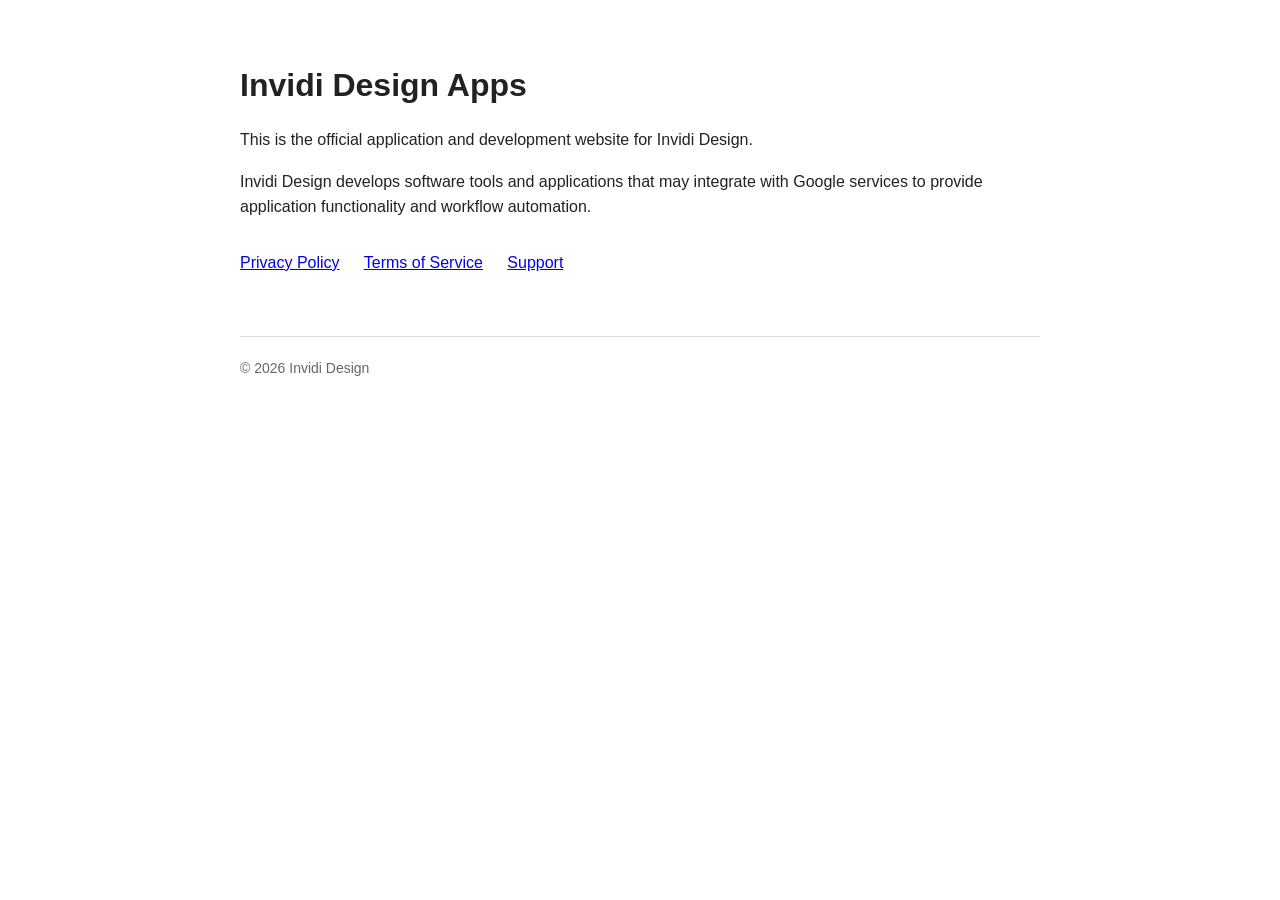
==== index.html @ d8e5a90c "Add initial index.html for Invidi Design Apps" ====
<!DOCTYPE html>
<html lang="en">
<head>
  <meta charset="UTF-8">
  <meta name="viewport" content="width=device-width, initial-scale=1.0">

  <title>Invidi Design Apps</title>

  <meta name="description"
        content="Official application and development website for Invidi Design.">

  <style>
    body {
      font-family: Arial, sans-serif;
      max-width: 800px;
      margin: 60px auto;
      padding: 0 20px;
      line-height: 1.6;
      color: #222;
    }

    h1 {
      margin-bottom: 10px;
    }

    nav {
      margin: 30px 0;
    }

    nav a {
      margin-right: 20px;
    }

    footer {
      margin-top: 60px;
      padding-top: 20px;
      border-top: 1px solid #ddd;
      font-size: 14px;
      color: #666;
    }
  </style>
</head>

<body>

  <h1>Invidi Design Apps</h1>

  <p>
    This is the official application and development website for
    Invidi Design.
  </p>

  <p>
    Invidi Design develops software tools and applications that may
    integrate with Google services to provide application functionality
    and workflow automation.
  </p>

  <nav>
    <a href="/privacy.html">Privacy Policy</a>
    <a href="/terms.html">Terms of Service</a>
    <a href="/support.html">Support</a>
  </nav>

  <footer>
    © 2026 Invidi Design
  </footer>

</body>
</html>
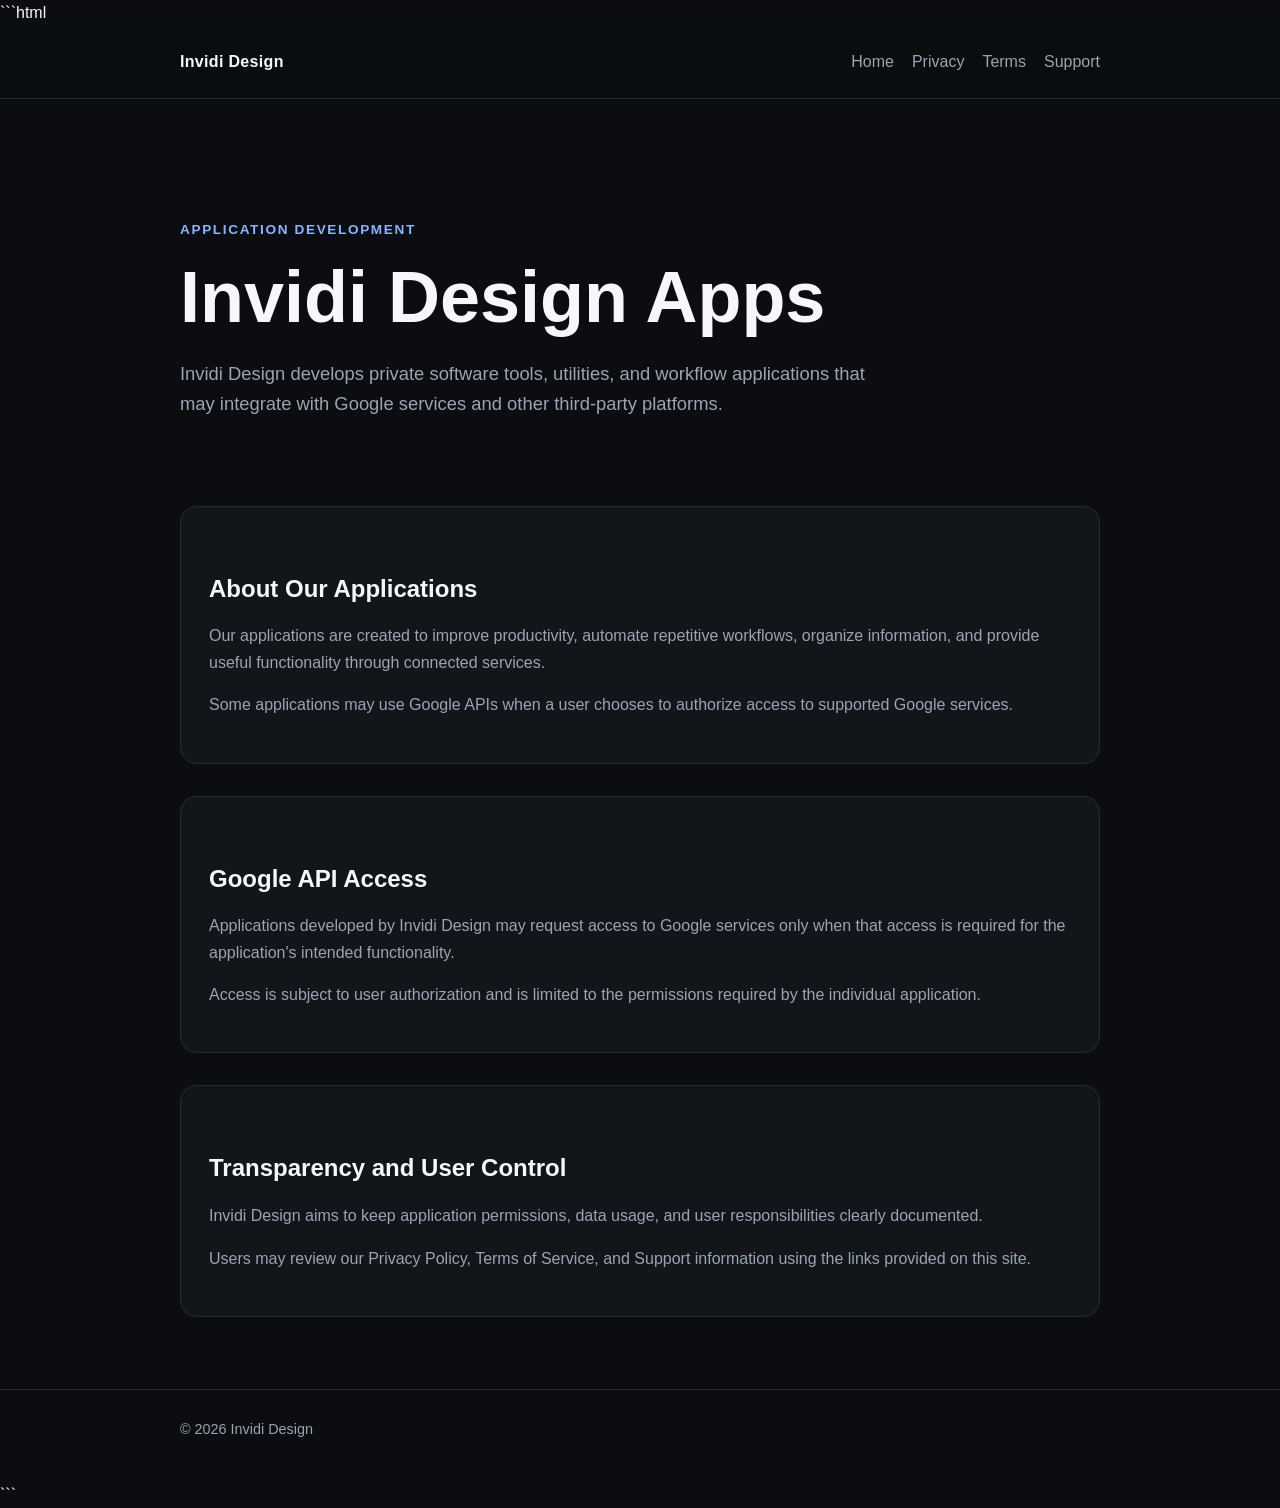
==== commit eb0145fb: "Refactor index.html structure and content" ====
--- a/index.html
+++ b/index.html
@@ -1,3 +1,4 @@
+```html
 <!DOCTYPE html>
 <html lang="en">
 <head>
@@ -6,65 +7,97 @@
 
   <title>Invidi Design Apps</title>
 
-  <meta name="description"
-        content="Official application and development website for Invidi Design.">
+  <meta
+    name="description"
+    content="Official application and development website for Invidi Design."
+  >
 
-  <style>
-    body {
-      font-family: Arial, sans-serif;
-      max-width: 800px;
-      margin: 60px auto;
-      padding: 0 20px;
-      line-height: 1.6;
-      color: #222;
-    }
-
-    h1 {
-      margin-bottom: 10px;
-    }
-
-    nav {
-      margin: 30px 0;
-    }
-
-    nav a {
-      margin-right: 20px;
-    }
-
-    footer {
-      margin-top: 60px;
-      padding-top: 20px;
-      border-top: 1px solid #ddd;
-      font-size: 14px;
-      color: #666;
-    }
-  </style>
+  <link rel="stylesheet" href="styles.css">
 </head>
 
 <body>
 
-  <h1>Invidi Design Apps</h1>
+  <header>
+    <div class="container header-inner">
+      <a class="brand" href="/">Invidi Design</a>
 
-  <p>
-    This is the official application and development website for
-    Invidi Design.
-  </p>
+      <nav>
+        <a href="/">Home</a>
+        <a href="/privacy.html">Privacy</a>
+        <a href="/terms.html">Terms</a>
+        <a href="/support.html">Support</a>
+      </nav>
+    </div>
+  </header>
 
-  <p>
-    Invidi Design develops software tools and applications that may
-    integrate with Google services to provide application functionality
-    and workflow automation.
-  </p>
+  <main>
+    <div class="container">
 
-  <nav>
-    <a href="/privacy.html">Privacy Policy</a>
-    <a href="/terms.html">Terms of Service</a>
-    <a href="/support.html">Support</a>
-  </nav>
+      <section class="hero">
+        <div class="eyebrow">Application Development</div>
+
+        <h1>Invidi Design Apps</h1>
+
+        <p class="lead">
+          Invidi Design develops private software tools, utilities,
+          and workflow applications that may integrate with Google
+          services and other third-party platforms.
+        </p>
+      </section>
+
+      <section class="card">
+        <h2>About Our Applications</h2>
+
+        <p>
+          Our applications are created to improve productivity,
+          automate repetitive workflows, organize information,
+          and provide useful functionality through connected services.
+        </p>
+
+        <p>
+          Some applications may use Google APIs when a user chooses
+          to authorize access to supported Google services.
+        </p>
+      </section>
+
+      <section class="card">
+        <h2>Google API Access</h2>
+
+        <p>
+          Applications developed by Invidi Design may request access
+          to Google services only when that access is required for
+          the application's intended functionality.
+        </p>
+
+        <p>
+          Access is subject to user authorization and is limited to
+          the permissions required by the individual application.
+        </p>
+      </section>
+
+      <section class="card">
+        <h2>Transparency and User Control</h2>
+
+        <p>
+          Invidi Design aims to keep application permissions,
+          data usage, and user responsibilities clearly documented.
+        </p>
+
+        <p>
+          Users may review our Privacy Policy, Terms of Service,
+          and Support information using the links provided on this site.
+        </p>
+      </section>
+
+    </div>
+  </main>
 
   <footer>
-    © 2026 Invidi Design
+    <div class="container">
+      © 2026 Invidi Design
+    </div>
   </footer>
 
 </body>
 </html>
+```
--- a/styles.css
+++ b/styles.css
@@ -0,0 +1,131 @@
+:root {
+  --bg: #0b0d10;
+  --panel: #12161b;
+  --text: #f5f7fa;
+  --muted: #9aa4b2;
+  --line: #242b33;
+  --accent: #8ab4ff;
+}
+
+* {
+  box-sizing: border-box;
+}
+
+body {
+  margin: 0;
+  font-family: Inter, Arial, sans-serif;
+  background: var(--bg);
+  color: var(--text);
+  line-height: 1.65;
+}
+
+.container {
+  width: min(920px, calc(100% - 40px));
+  margin: 0 auto;
+}
+
+header {
+  border-bottom: 1px solid var(--line);
+  background: rgba(11, 13, 16, 0.96);
+}
+
+.header-inner {
+  display: flex;
+  justify-content: space-between;
+  align-items: center;
+  min-height: 72px;
+  gap: 24px;
+}
+
+.brand {
+  color: var(--text);
+  text-decoration: none;
+  font-weight: 700;
+  letter-spacing: 0.02em;
+}
+
+nav {
+  display: flex;
+  gap: 18px;
+  flex-wrap: wrap;
+}
+
+nav a {
+  color: var(--muted);
+  text-decoration: none;
+}
+
+nav a:hover {
+  color: var(--text);
+}
+
+main {
+  padding: 72px 0;
+}
+
+.hero {
+  padding: 48px 0 36px;
+}
+
+.eyebrow {
+  color: var(--accent);
+  font-size: 0.85rem;
+  font-weight: 700;
+  letter-spacing: 0.12em;
+  text-transform: uppercase;
+}
+
+h1,
+h2 {
+  line-height: 1.2;
+}
+
+h1 {
+  font-size: clamp(2.2rem, 6vw, 4.5rem);
+  margin: 12px 0 18px;
+}
+
+h2 {
+  margin-top: 40px;
+}
+
+p,
+li {
+  color: var(--muted);
+}
+
+.lead {
+  font-size: 1.15rem;
+  max-width: 720px;
+}
+
+.card {
+  margin-top: 32px;
+  padding: 28px;
+  border: 1px solid var(--line);
+  background: var(--panel);
+  border-radius: 16px;
+}
+
+a {
+  color: var(--accent);
+}
+
+footer {
+  border-top: 1px solid var(--line);
+  padding: 28px 0 40px;
+  color: var(--muted);
+  font-size: 0.9rem;
+}
+
+@media (max-width: 700px) {
+  .header-inner {
+    align-items: flex-start;
+    flex-direction: column;
+    padding: 18px 0;
+  }
+
+  main {
+    padding-top: 36px;
+  }
+}
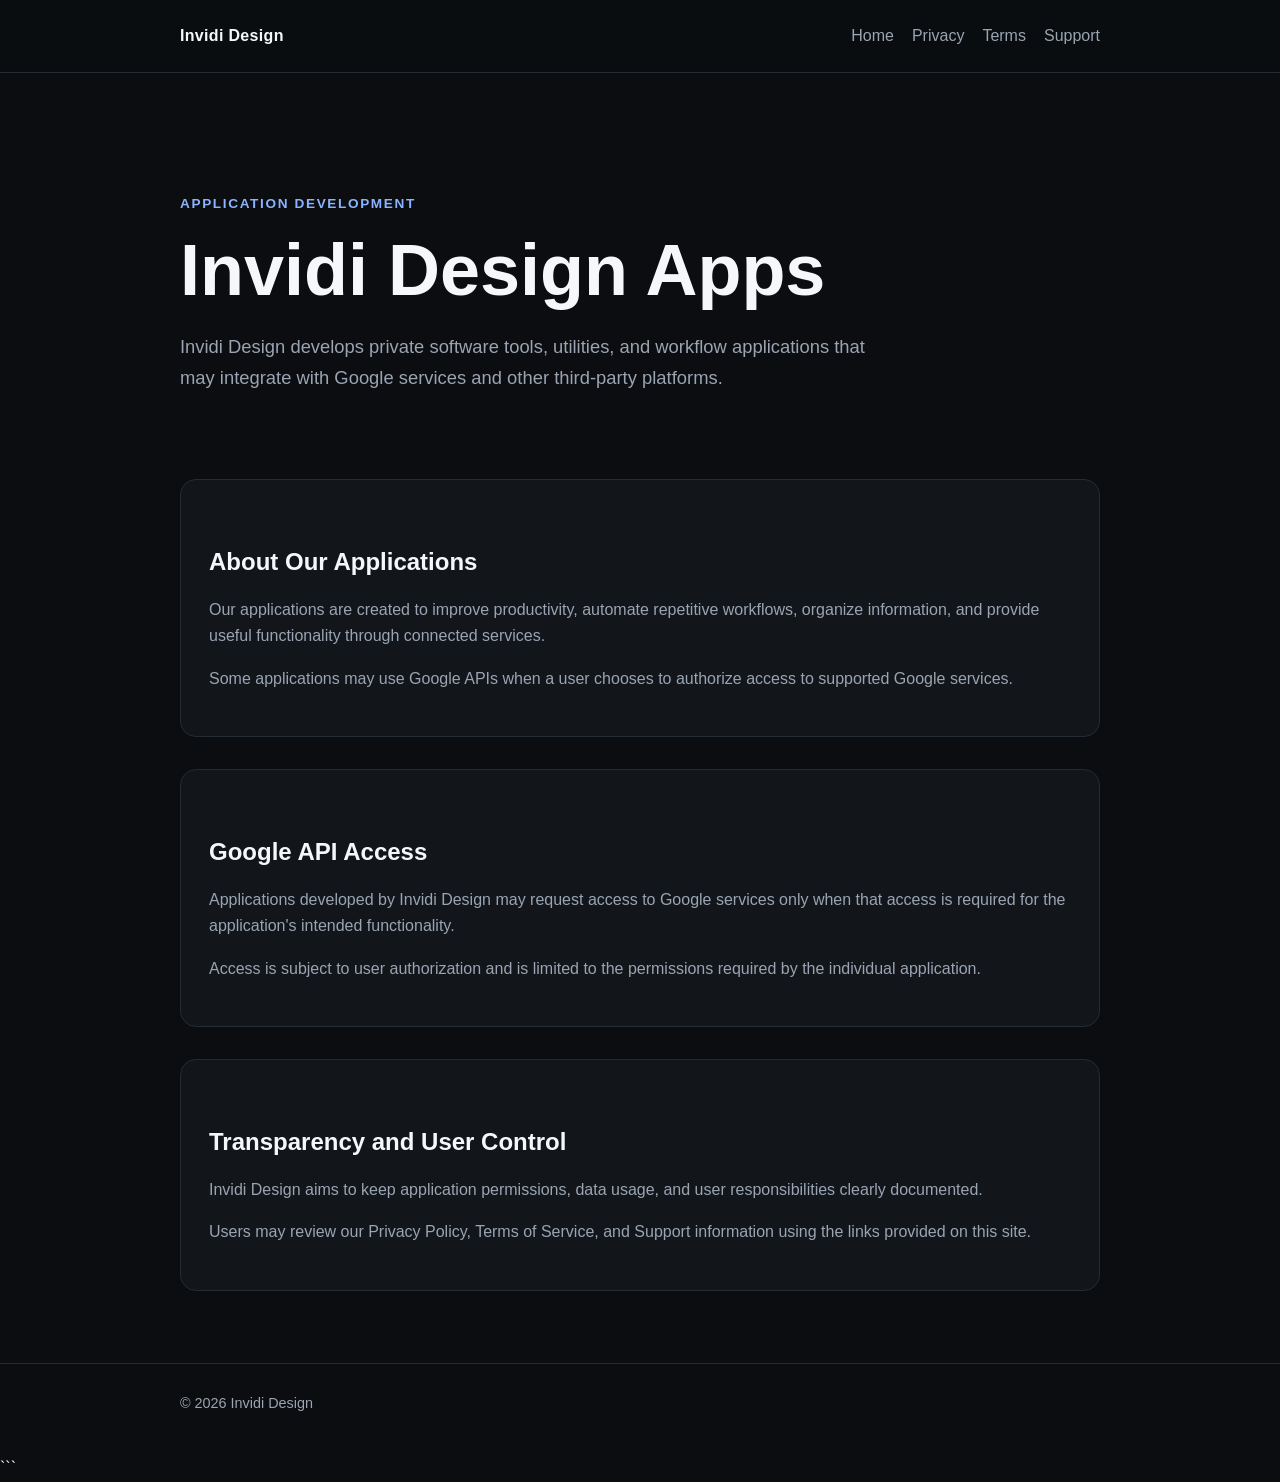
==== commit a08bd304: "Remove code block formatting from index.html" ====
--- a/index.html
+++ b/index.html
@@ -1,4 +1,3 @@
-```html
 <!DOCTYPE html>
 <html lang="en">
 <head>
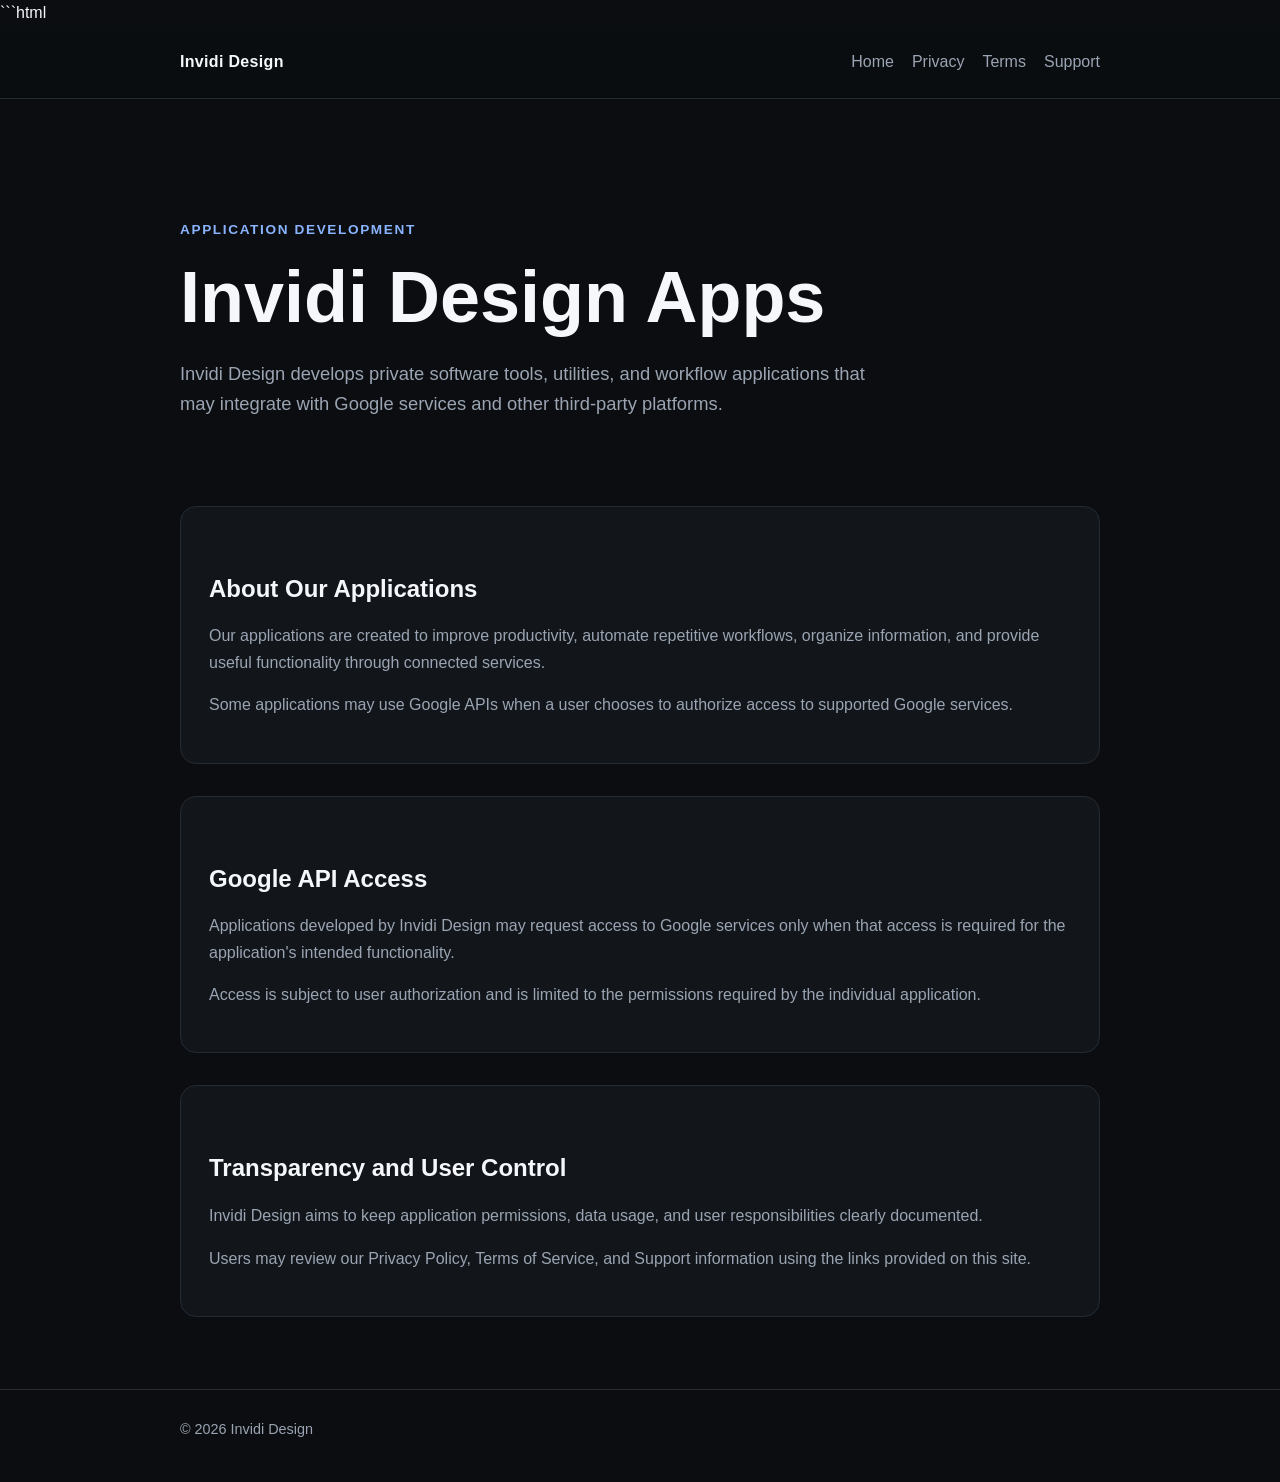
==== commit caa45448: "Fix HTML formatting in index.html" ====
--- a/index.html
+++ b/index.html
@@ -1,3 +1,4 @@
+```html
 <!DOCTYPE html>
 <html lang="en">
 <head>
@@ -99,4 +100,4 @@
 
 </body>
 </html>
-```
+
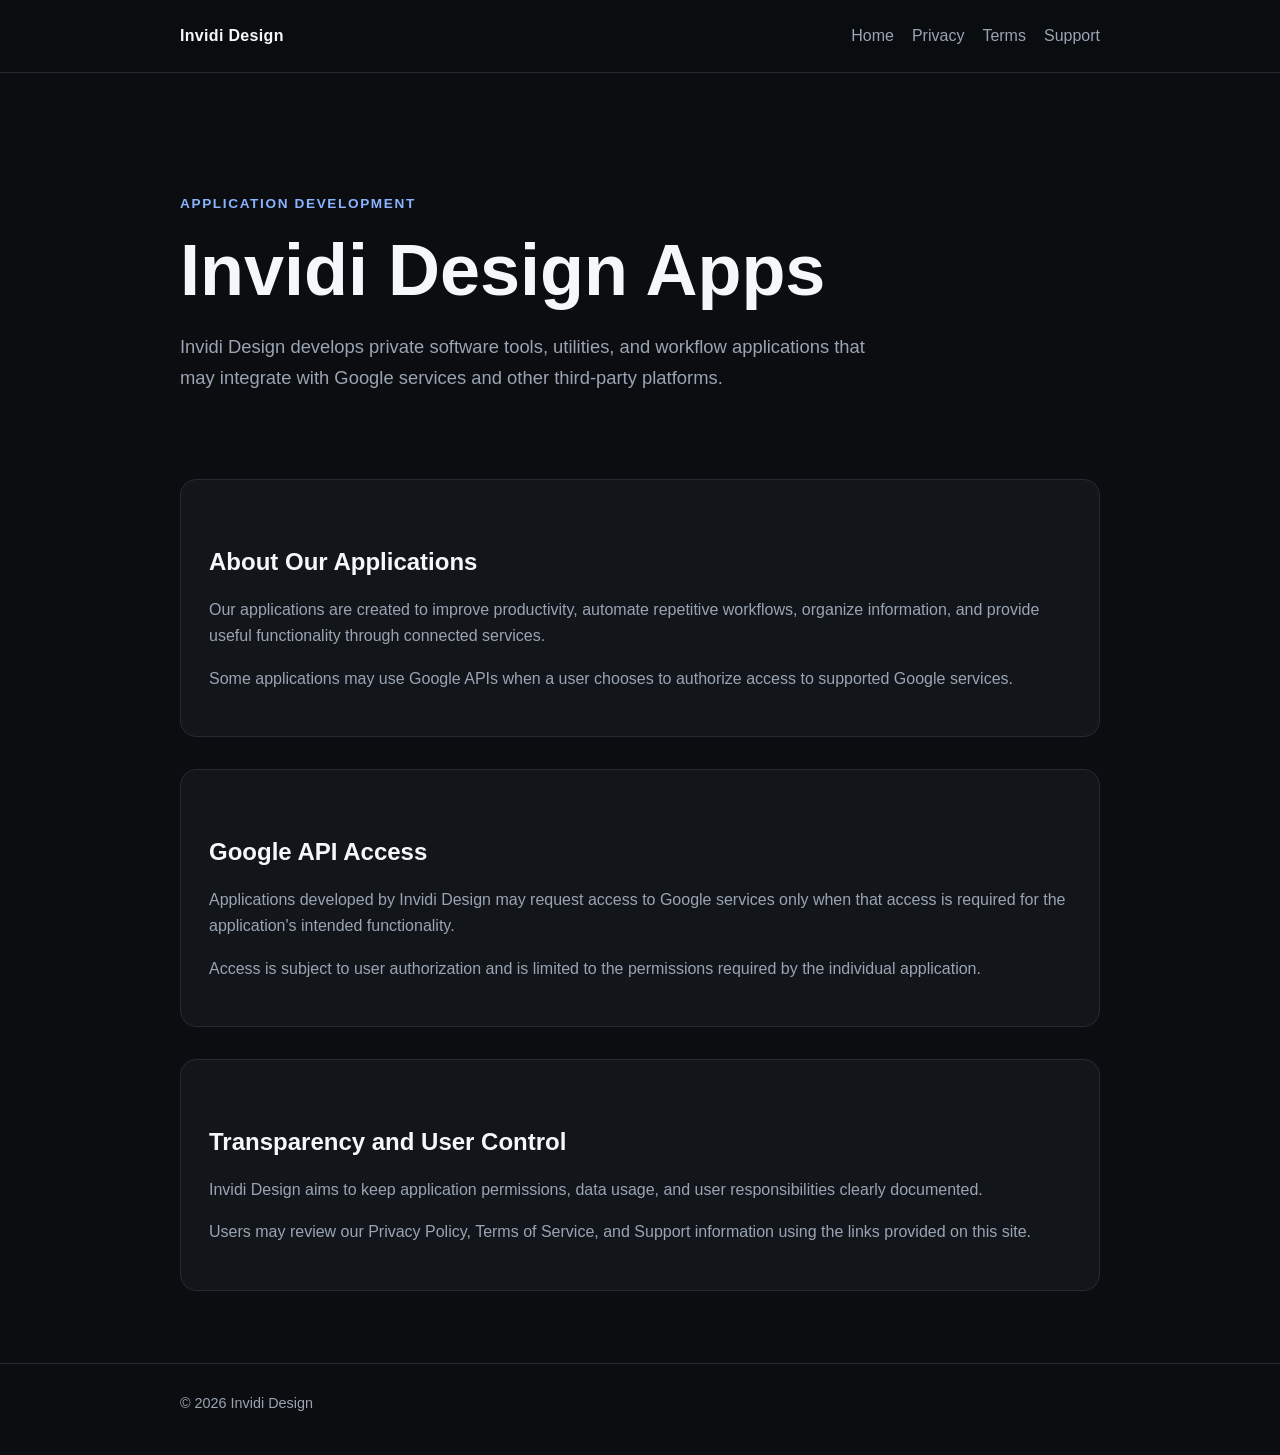
==== commit d275e27b: "Remove code block formatting from index.html" ====
--- a/index.html
+++ b/index.html
@@ -1,4 +1,4 @@
-```html
+
 <!DOCTYPE html>
 <html lang="en">
 <head>
